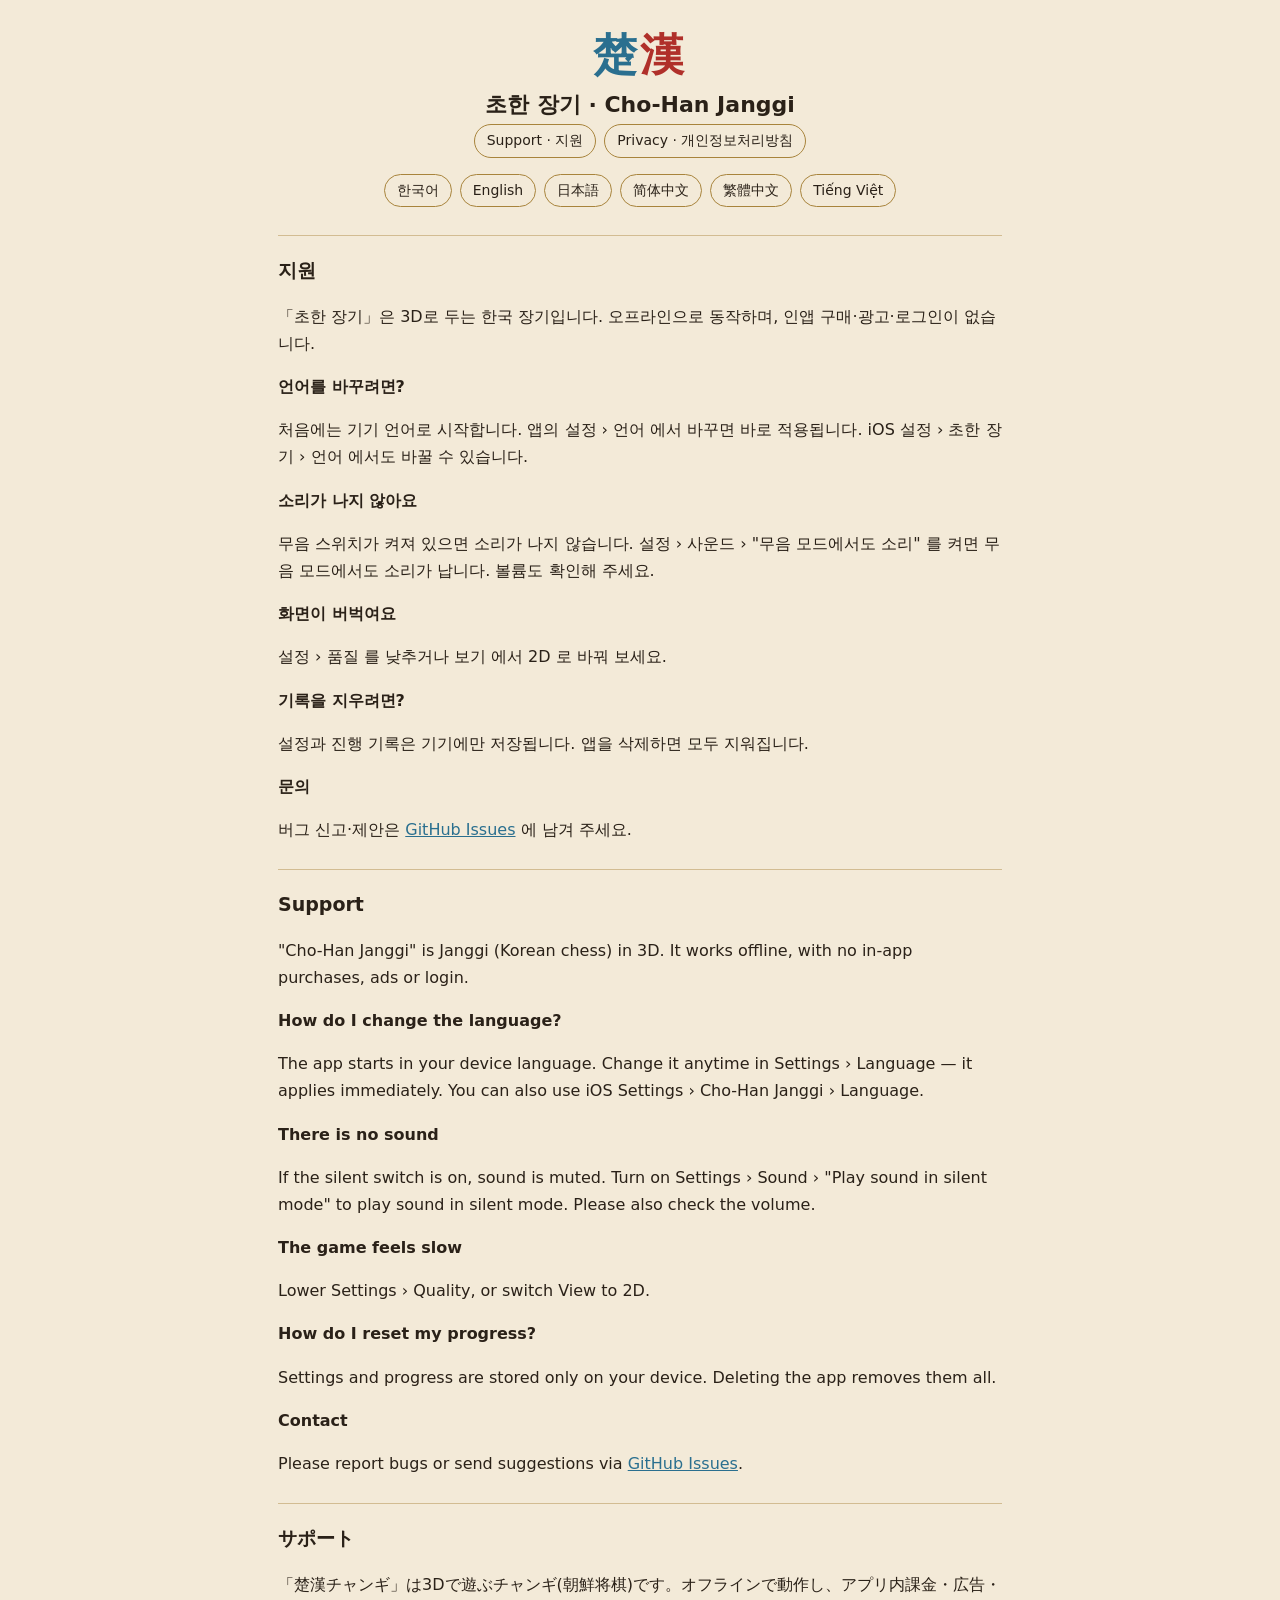
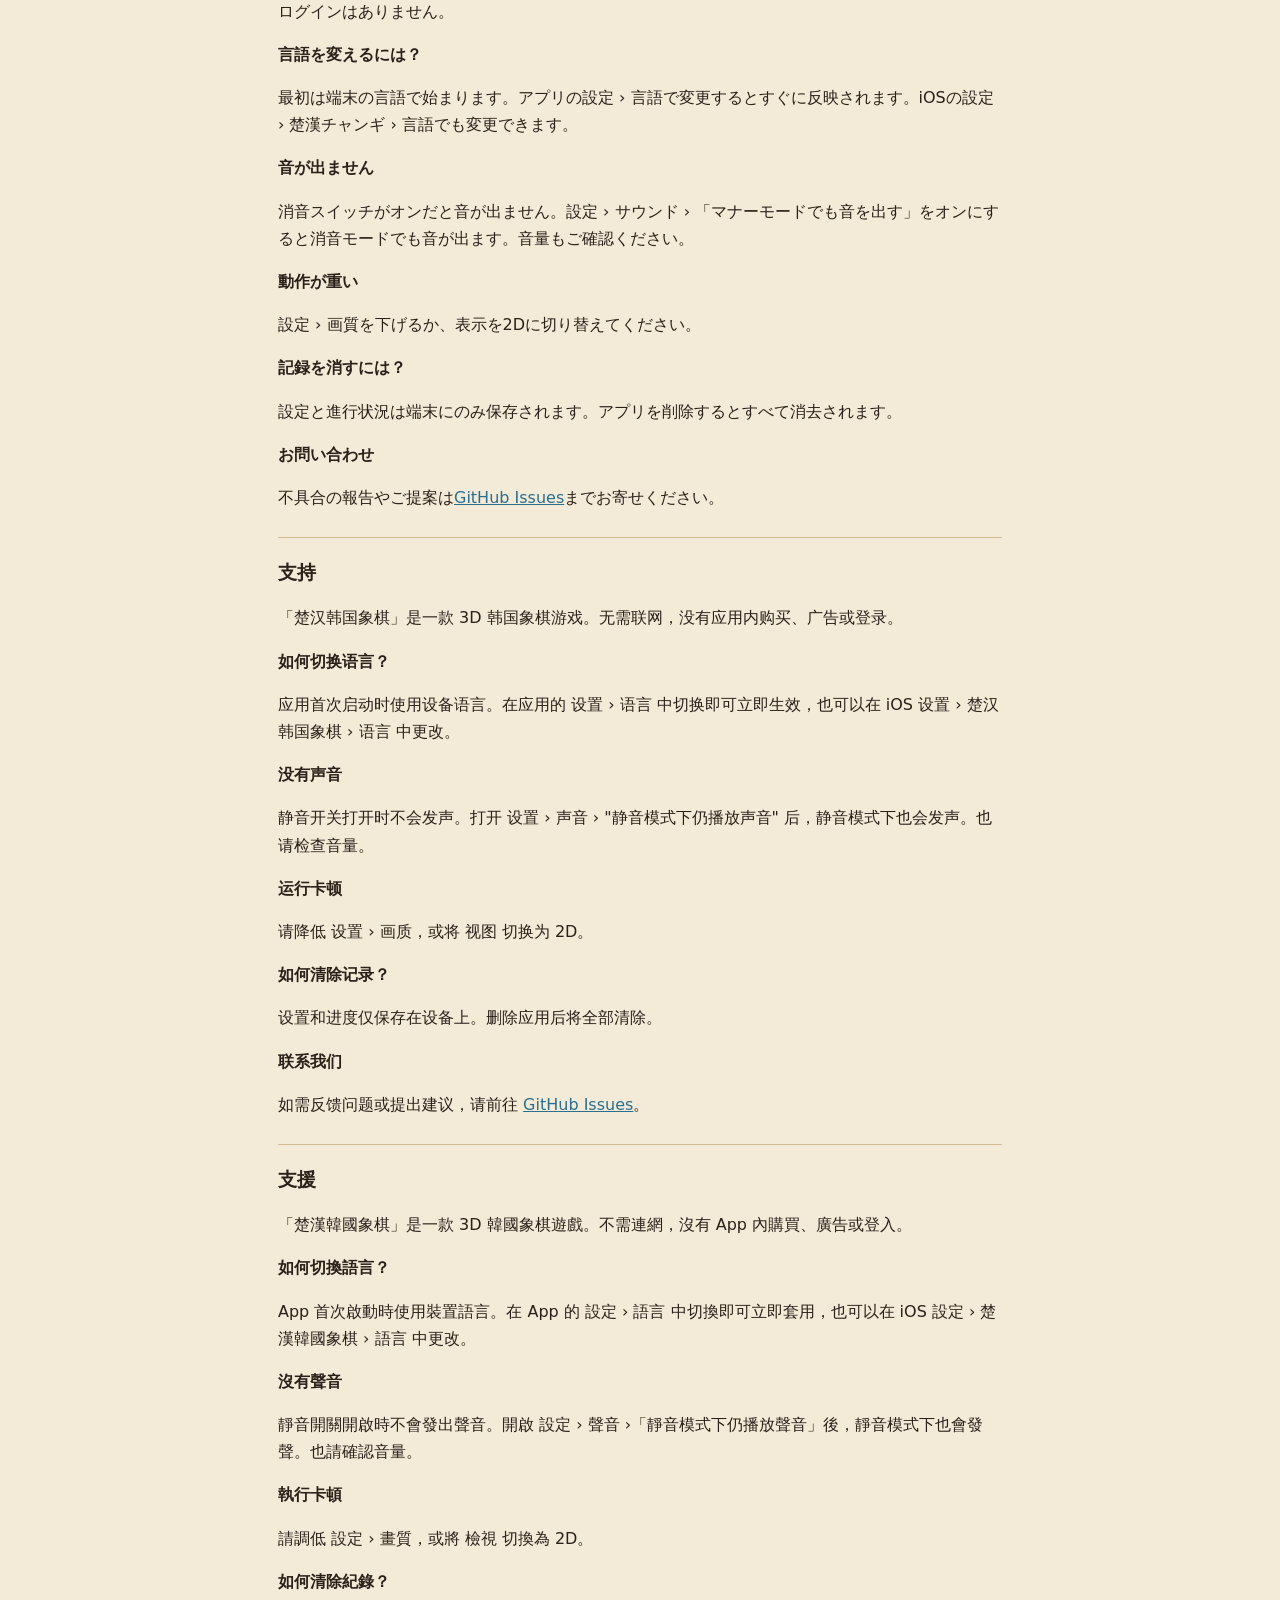
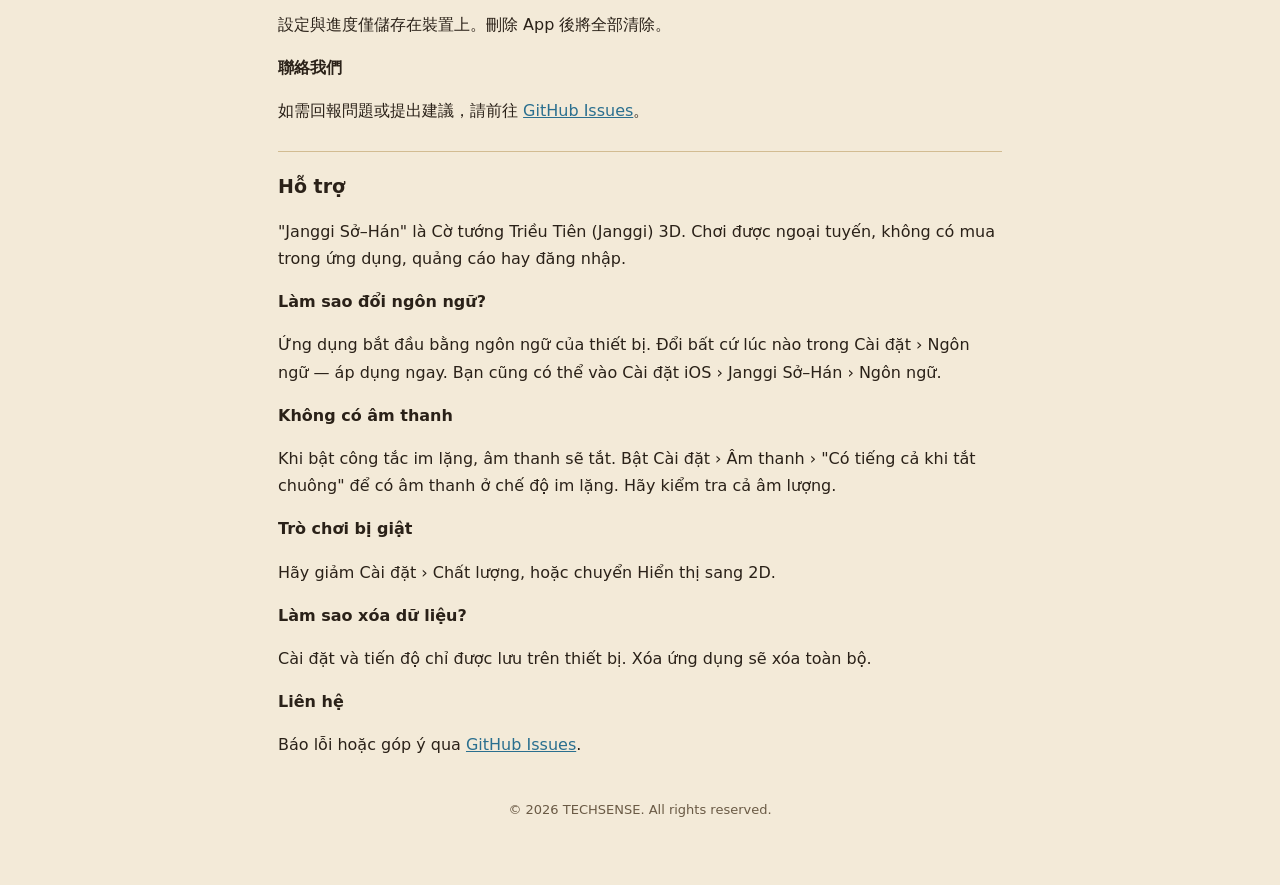
==== index.html @ 7b2e3a0c "Support and privacy pages for Cho-Han Janggi (6 languages) Co-Authored-By: Claude Opus 5.5 (1M conte" ====
<!doctype html><html lang="ko"><head><meta charset="utf-8"><meta name="viewport" content="width=device-width, initial-scale=1"><title>Support · 지원 — 楚漢</title><link rel="stylesheet" href="style.css"></head><body><main><header><div class="mark"><span class="c">楚</span><span class="h">漢</span></div><h1>초한 장기 · Cho-Han Janggi</h1><nav class="pages"><a href="index.html">Support · 지원</a><a href="privacy.html">Privacy · 개인정보처리방침</a></nav><nav class="langs"><a href="#ko">한국어</a><a href="#en">English</a><a href="#ja">日本語</a><a href="#zh-Hans">简体中文</a><a href="#zh-Hant">繁體中文</a><a href="#vi">Tiếng Việt</a></nav></header><section id="ko" lang="ko"><h2>지원</h2><p>「초한 장기」은 3D로 두는 한국 장기입니다. 오프라인으로 동작하며, 인앱 구매·광고·로그인이 없습니다.</p><h3>언어를 바꾸려면?</h3><p>처음에는 기기 언어로 시작합니다. 앱의 설정 › 언어 에서 바꾸면 바로 적용됩니다. iOS 설정 › 초한 장기 › 언어 에서도 바꿀 수 있습니다.</p><h3>소리가 나지 않아요</h3><p>무음 스위치가 켜져 있으면 소리가 나지 않습니다. 설정 › 사운드 › "무음 모드에서도 소리" 를 켜면 무음 모드에서도 소리가 납니다. 볼륨도 확인해 주세요.</p><h3>화면이 버벅여요</h3><p>설정 › 품질 를 낮추거나 보기 에서 2D 로 바꿔 보세요.</p><h3>기록을 지우려면?</h3><p>설정과 진행 기록은 기기에만 저장됩니다. 앱을 삭제하면 모두 지워집니다.</p><h3>문의</h3><p>버그 신고·제안은 <a href="https://github.com/Kim-Hakseong/chohan-janggi/issues">GitHub Issues</a> 에 남겨 주세요.</p></section><section id="en" lang="en"><h2>Support</h2><p>"Cho-Han Janggi" is Janggi (Korean chess) in 3D. It works offline, with no in-app purchases, ads or login.</p><h3>How do I change the language?</h3><p>The app starts in your device language. Change it anytime in Settings › Language — it applies immediately. You can also use iOS Settings › Cho-Han Janggi › Language.</p><h3>There is no sound</h3><p>If the silent switch is on, sound is muted. Turn on Settings › Sound › "Play sound in silent mode" to play sound in silent mode. Please also check the volume.</p><h3>The game feels slow</h3><p>Lower Settings › Quality, or switch View to 2D.</p><h3>How do I reset my progress?</h3><p>Settings and progress are stored only on your device. Deleting the app removes them all.</p><h3>Contact</h3><p>Please report bugs or send suggestions via <a href="https://github.com/Kim-Hakseong/chohan-janggi/issues">GitHub Issues</a>.</p></section><section id="ja" lang="ja"><h2>サポート</h2><p>「楚漢チャンギ」は3Dで遊ぶチャンギ(朝鮮将棋)です。オフラインで動作し、アプリ内課金・広告・ログインはありません。</p><h3>言語を変えるには？</h3><p>最初は端末の言語で始まります。アプリの設定 › 言語で変更するとすぐに反映されます。iOSの設定 › 楚漢チャンギ › 言語でも変更できます。</p><h3>音が出ません</h3><p>消音スイッチがオンだと音が出ません。設定 › サウンド › 「マナーモードでも音を出す」をオンにすると消音モードでも音が出ます。音量もご確認ください。</p><h3>動作が重い</h3><p>設定 › 画質を下げるか、表示を2Dに切り替えてください。</p><h3>記録を消すには？</h3><p>設定と進行状況は端末にのみ保存されます。アプリを削除するとすべて消去されます。</p><h3>お問い合わせ</h3><p>不具合の報告やご提案は<a href="https://github.com/Kim-Hakseong/chohan-janggi/issues">GitHub Issues</a>までお寄せください。</p></section><section id="zh-Hans" lang="zh-Hans"><h2>支持</h2><p>「楚汉韩国象棋」是一款 3D 韩国象棋游戏。无需联网，没有应用内购买、广告或登录。</p><h3>如何切换语言？</h3><p>应用首次启动时使用设备语言。在应用的 设置 › 语言 中切换即可立即生效，也可以在 iOS 设置 › 楚汉韩国象棋 › 语言 中更改。</p><h3>没有声音</h3><p>静音开关打开时不会发声。打开 设置 › 声音 › "静音模式下仍播放声音" 后，静音模式下也会发声。也请检查音量。</p><h3>运行卡顿</h3><p>请降低 设置 › 画质，或将 视图 切换为 2D。</p><h3>如何清除记录？</h3><p>设置和进度仅保存在设备上。删除应用后将全部清除。</p><h3>联系我们</h3><p>如需反馈问题或提出建议，请前往 <a href="https://github.com/Kim-Hakseong/chohan-janggi/issues">GitHub Issues</a>。</p></section><section id="zh-Hant" lang="zh-Hant"><h2>支援</h2><p>「楚漢韓國象棋」是一款 3D 韓國象棋遊戲。不需連網，沒有 App 內購買、廣告或登入。</p><h3>如何切換語言？</h3><p>App 首次啟動時使用裝置語言。在 App 的 設定 › 語言 中切換即可立即套用，也可以在 iOS 設定 › 楚漢韓國象棋 › 語言 中更改。</p><h3>沒有聲音</h3><p>靜音開關開啟時不會發出聲音。開啟 設定 › 聲音 ›「靜音模式下仍播放聲音」後，靜音模式下也會發聲。也請確認音量。</p><h3>執行卡頓</h3><p>請調低 設定 › 畫質，或將 檢視 切換為 2D。</p><h3>如何清除紀錄？</h3><p>設定與進度僅儲存在裝置上。刪除 App 後將全部清除。</p><h3>聯絡我們</h3><p>如需回報問題或提出建議，請前往 <a href="https://github.com/Kim-Hakseong/chohan-janggi/issues">GitHub Issues</a>。</p></section><section id="vi" lang="vi"><h2>Hỗ trợ</h2><p>"Janggi Sở–Hán" là Cờ tướng Triều Tiên (Janggi) 3D. Chơi được ngoại tuyến, không có mua trong ứng dụng, quảng cáo hay đăng nhập.</p><h3>Làm sao đổi ngôn ngữ?</h3><p>Ứng dụng bắt đầu bằng ngôn ngữ của thiết bị. Đổi bất cứ lúc nào trong Cài đặt › Ngôn ngữ — áp dụng ngay. Bạn cũng có thể vào Cài đặt iOS › Janggi Sở–Hán › Ngôn ngữ.</p><h3>Không có âm thanh</h3><p>Khi bật công tắc im lặng, âm thanh sẽ tắt. Bật Cài đặt › Âm thanh › "Có tiếng cả khi tắt chuông" để có âm thanh ở chế độ im lặng. Hãy kiểm tra cả âm lượng.</p><h3>Trò chơi bị giật</h3><p>Hãy giảm Cài đặt › Chất lượng, hoặc chuyển Hiển thị sang 2D.</p><h3>Làm sao xóa dữ liệu?</h3><p>Cài đặt và tiến độ chỉ được lưu trên thiết bị. Xóa ứng dụng sẽ xóa toàn bộ.</p><h3>Liên hệ</h3><p>Báo lỗi hoặc góp ý qua <a href="https://github.com/Kim-Hakseong/chohan-janggi/issues">GitHub Issues</a>.</p></section><footer>© 2026 TECHSENSE. All rights reserved.</footer></main></body></html>
---- style.css ----
:root { --paper: #f3ead8; --ink: #2a2118; --muted: #6a5a45; --gold: #a8843c; --cho: #2a6f8f; --han: #b0302a; }
@media (prefers-color-scheme: dark) { :root { --paper: #17120d; --ink: #ece2cf; --muted: #b5a68c; --gold: #c9a34e; } }
* { box-sizing: border-box; }
body { margin: 0; background: var(--paper); color: var(--ink); font: 16px/1.7 -apple-system, system-ui, 'Apple SD Gothic Neo', 'Hiragino Sans', 'PingFang SC', sans-serif; }
main { max-width: 760px; margin: 0 auto; padding: 32px 18px 64px; }
header { text-align: center; margin-bottom: 28px; }
.mark { font: 800 44px/1.1 'Noto Serif KR', 'AppleMyungjo', serif; letter-spacing: .06em; }
.mark .c { color: var(--cho); } .mark .h { color: var(--han); }
h1 { font-size: 22px; margin: 6px 0 0; }
nav.langs { display: flex; flex-wrap: wrap; gap: 8px; justify-content: center; margin: 16px 0 8px; }
nav.langs a, nav.pages a { color: var(--ink); text-decoration: none; border: 1px solid var(--gold); border-radius: 999px; padding: 4px 12px; font-size: 14px; }
nav.pages { display: flex; gap: 8px; justify-content: center; }
section { border-top: 1px solid color-mix(in srgb, var(--gold) 45%, transparent); padding-top: 18px; margin-top: 26px; }
h2 { font-size: 19px; margin: 0 0 8px; }
h3 { font-size: 16px; margin: 16px 0 4px; }
p, li { color: var(--ink); } .muted { color: var(--muted); font-size: 14px; }
a { color: var(--cho); }
footer { text-align: center; color: var(--muted); font-size: 13px; margin-top: 40px; }
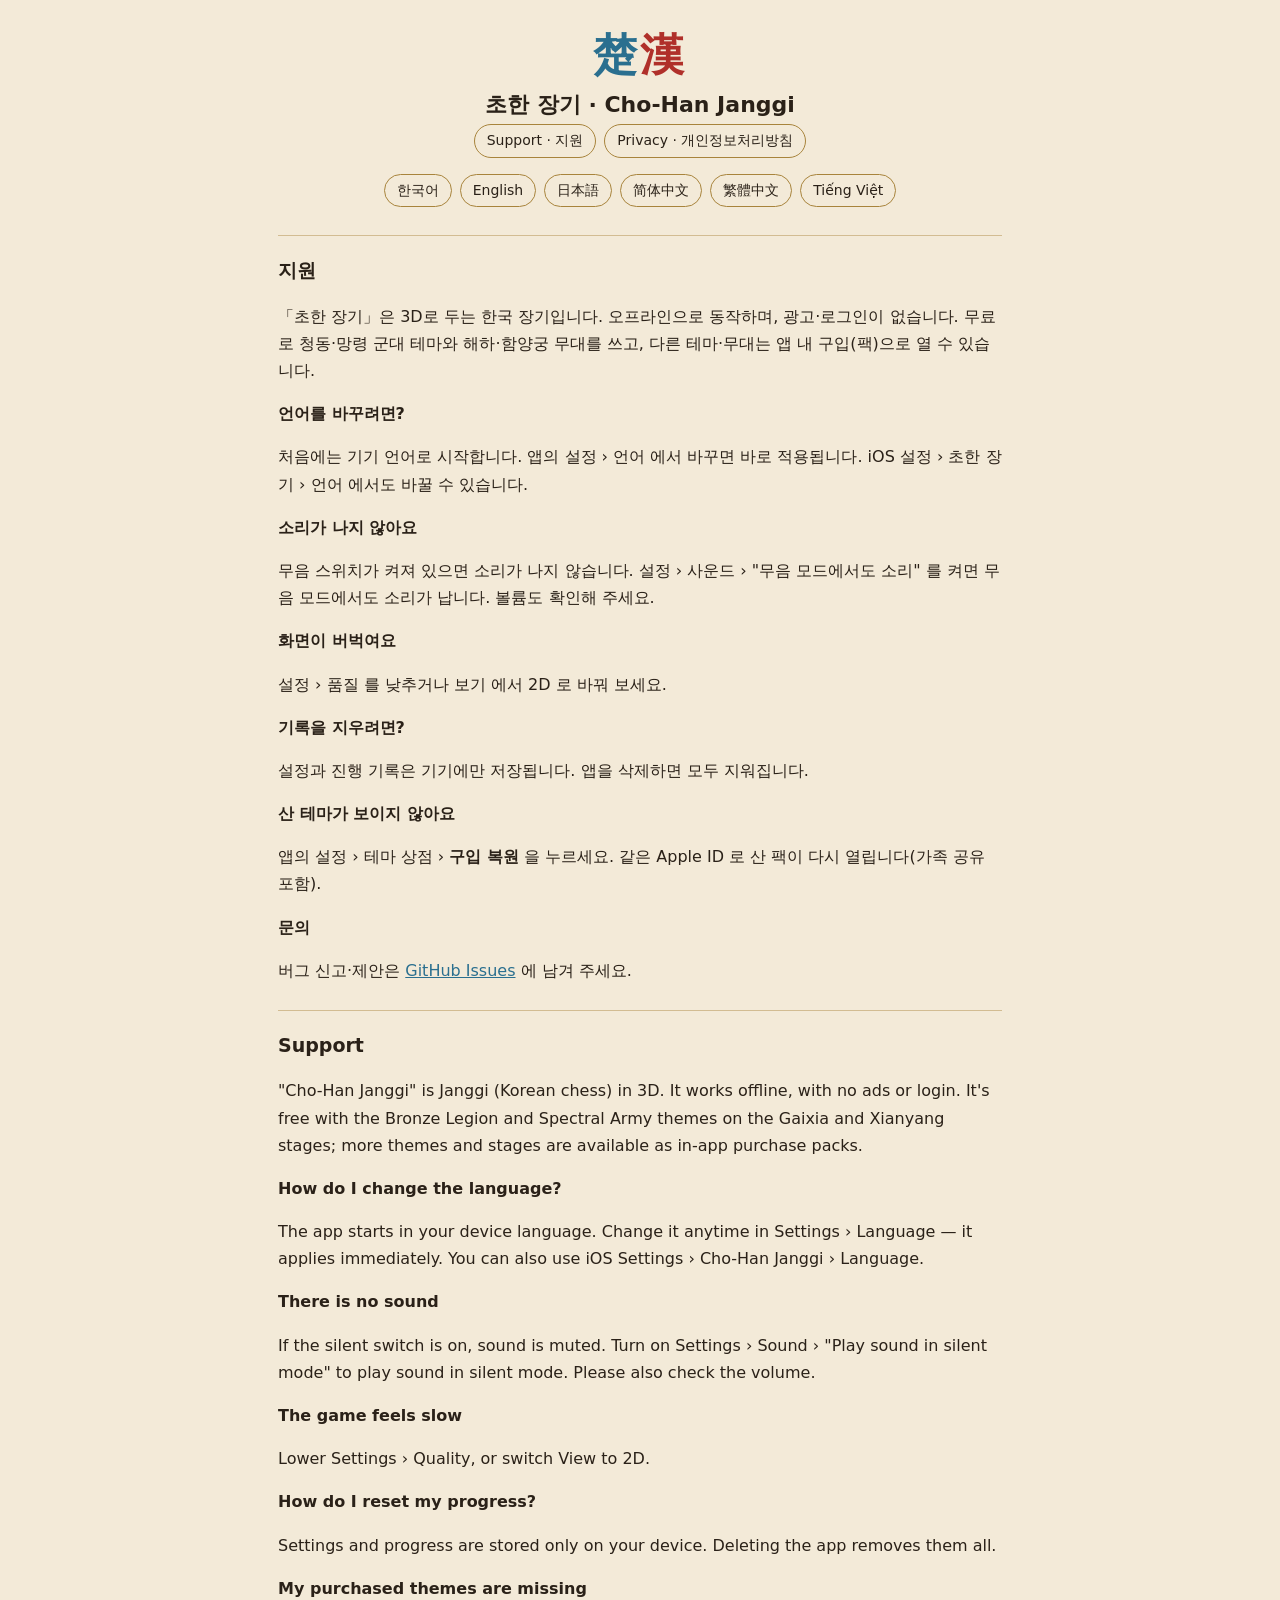
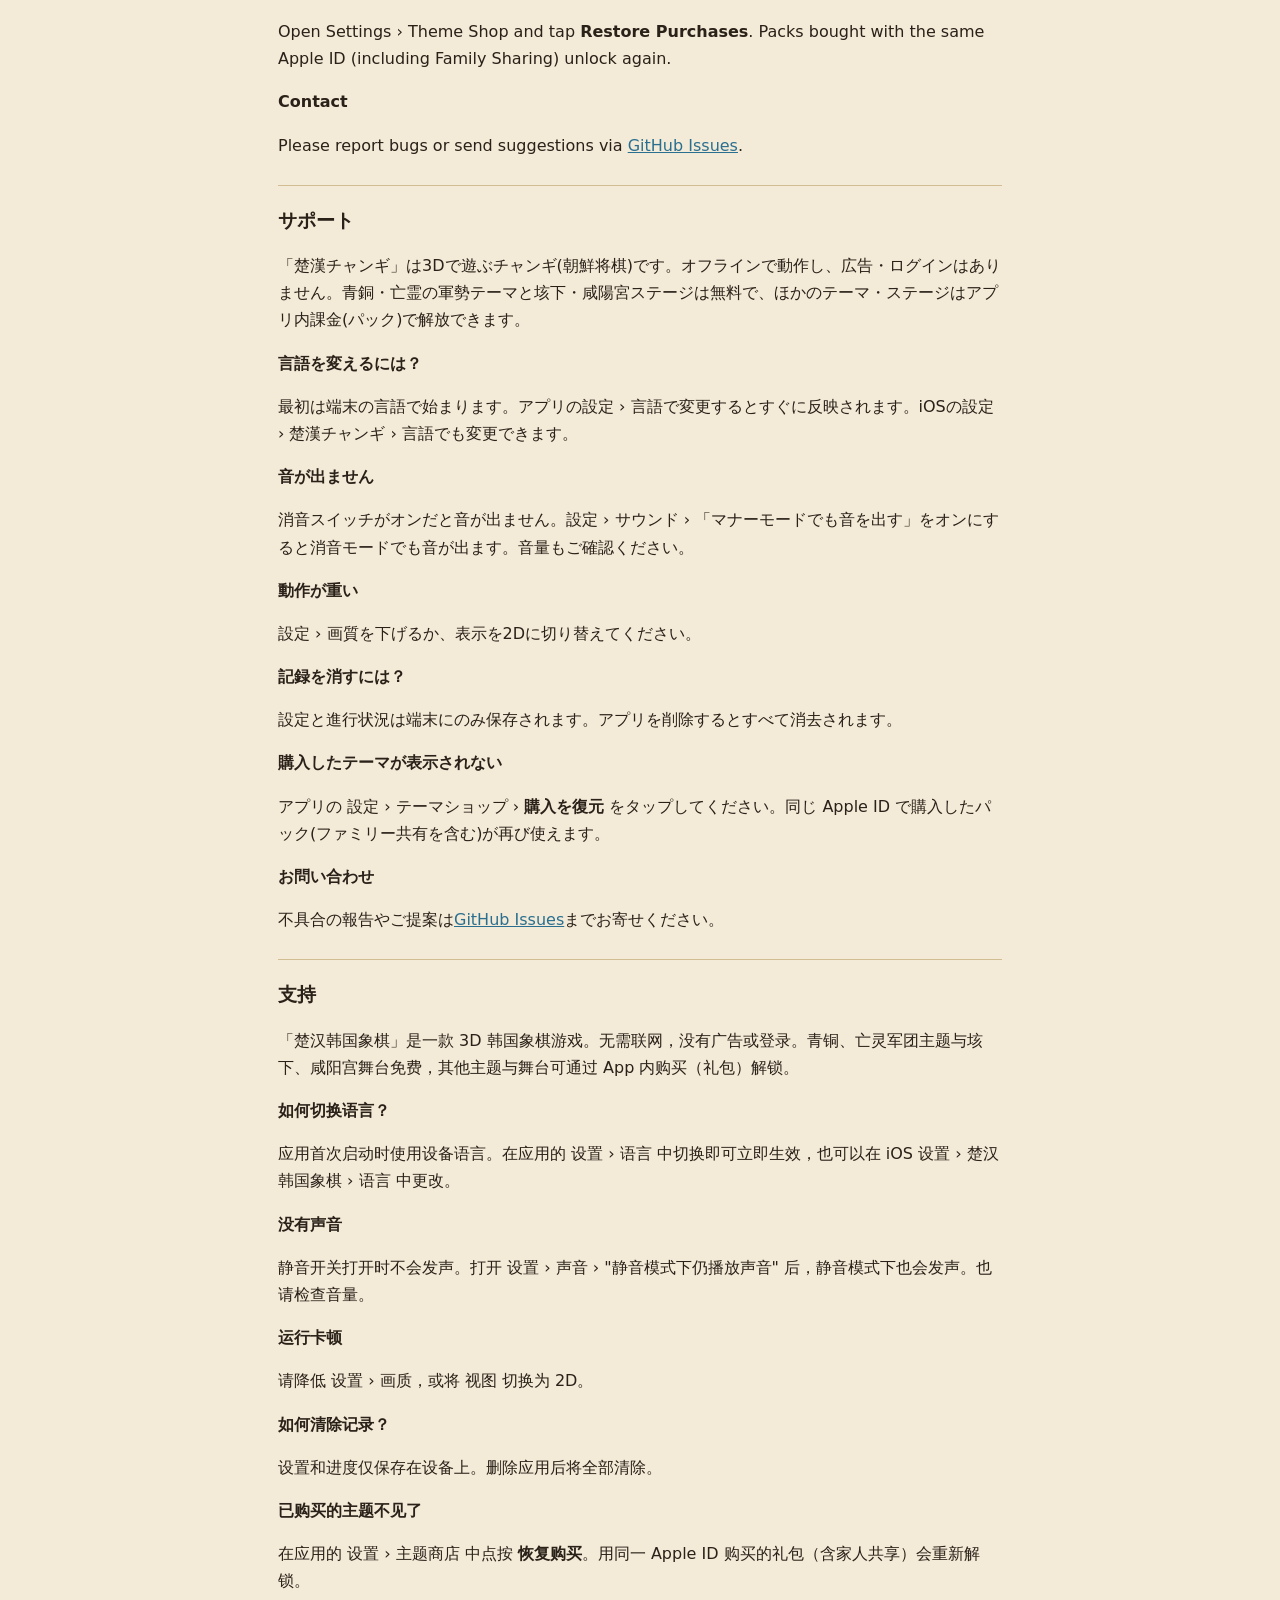
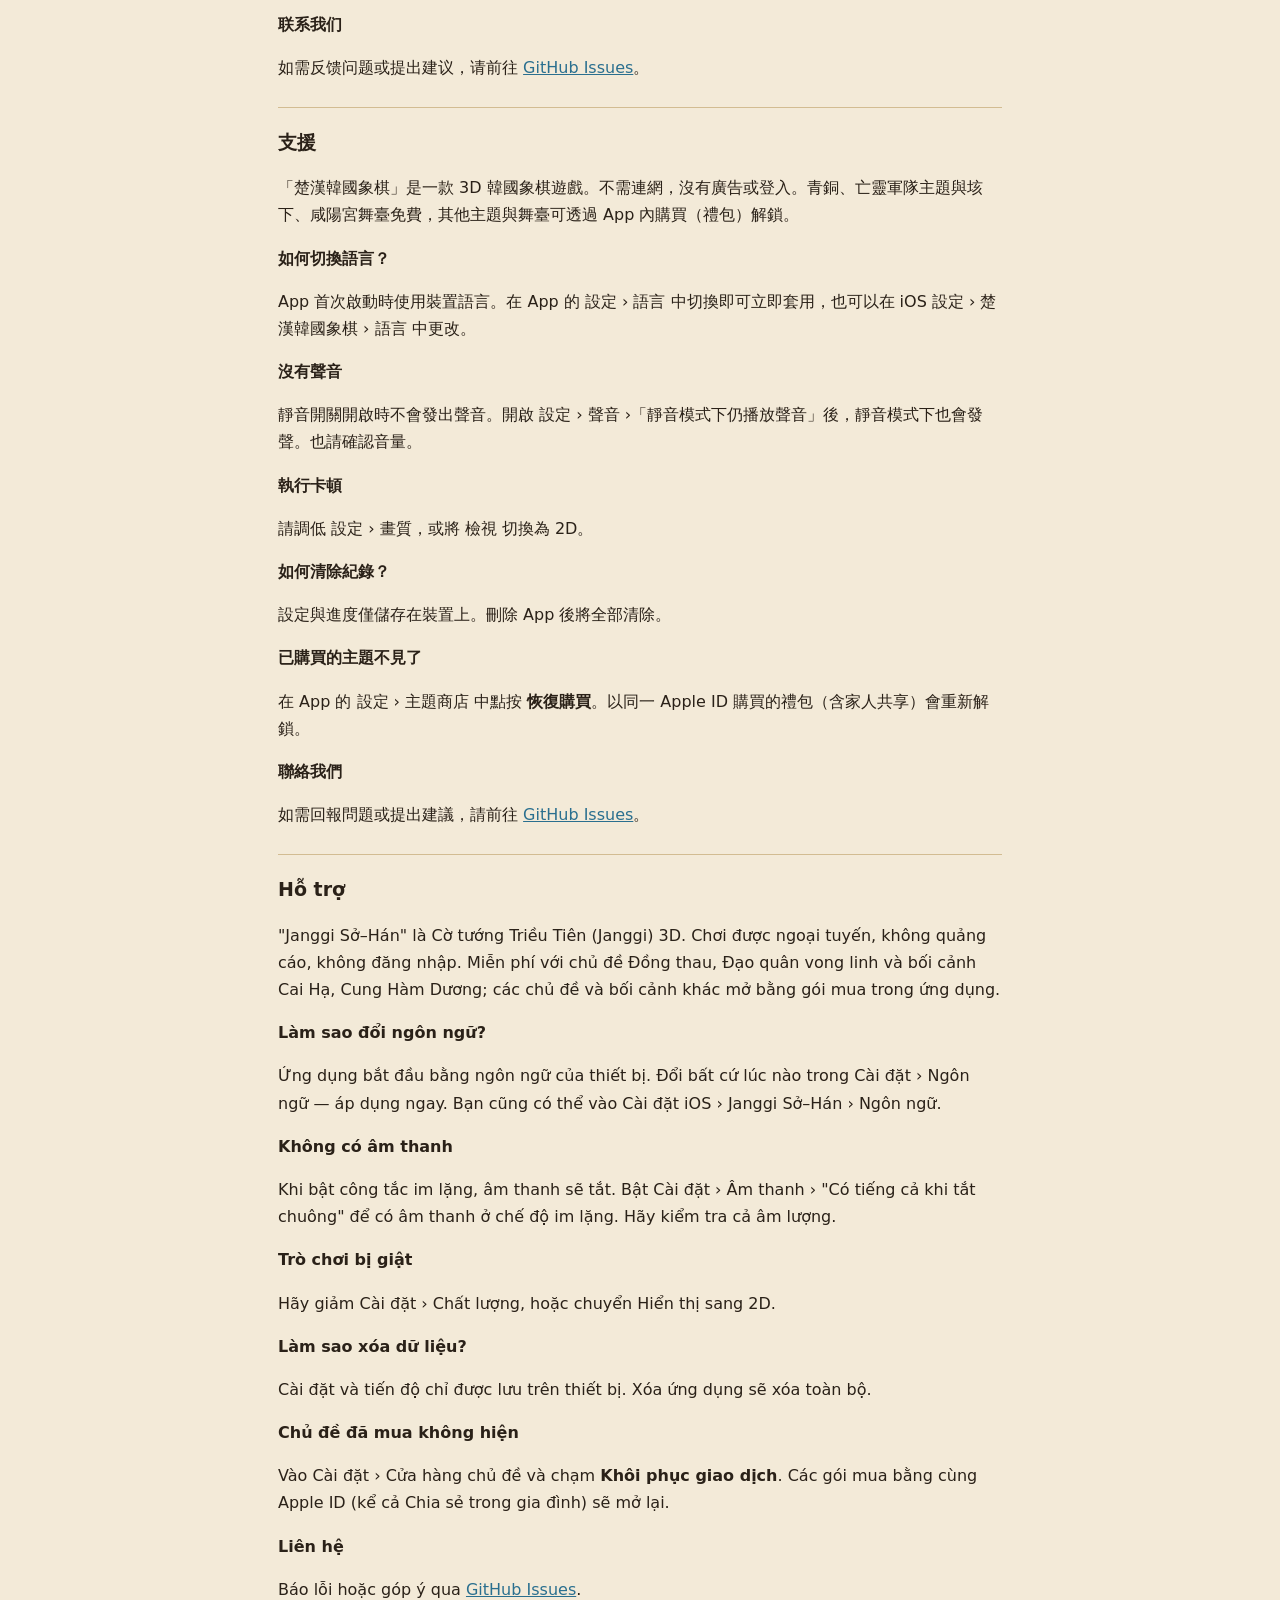
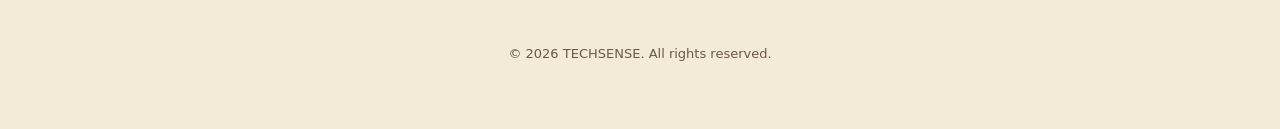
==== commit 34f6b932: "docs: free + in-app theme packs (support FAQ: restore purchases; privacy: in-app purchases handled b" ====
--- a/index.html
+++ b/index.html
@@ -1 +1 @@
-<!doctype html><html lang="ko"><head><meta charset="utf-8"><meta name="viewport" content="width=device-width, initial-scale=1"><title>Support · 지원 — 楚漢</title><link rel="stylesheet" href="style.css"></head><body><main><header><div class="mark"><span class="c">楚</span><span class="h">漢</span></div><h1>초한 장기 · Cho-Han Janggi</h1><nav class="pages"><a href="index.html">Support · 지원</a><a href="privacy.html">Privacy · 개인정보처리방침</a></nav><nav class="langs"><a href="#ko">한국어</a><a href="#en">English</a><a href="#ja">日本語</a><a href="#zh-Hans">简体中文</a><a href="#zh-Hant">繁體中文</a><a href="#vi">Tiếng Việt</a></nav></header><section id="ko" lang="ko"><h2>지원</h2><p>「초한 장기」은 3D로 두는 한국 장기입니다. 오프라인으로 동작하며, 인앱 구매·광고·로그인이 없습니다.</p><h3>언어를 바꾸려면?</h3><p>처음에는 기기 언어로 시작합니다. 앱의 설정 › 언어 에서 바꾸면 바로 적용됩니다. iOS 설정 › 초한 장기 › 언어 에서도 바꿀 수 있습니다.</p><h3>소리가 나지 않아요</h3><p>무음 스위치가 켜져 있으면 소리가 나지 않습니다. 설정 › 사운드 › "무음 모드에서도 소리" 를 켜면 무음 모드에서도 소리가 납니다. 볼륨도 확인해 주세요.</p><h3>화면이 버벅여요</h3><p>설정 › 품질 를 낮추거나 보기 에서 2D 로 바꿔 보세요.</p><h3>기록을 지우려면?</h3><p>설정과 진행 기록은 기기에만 저장됩니다. 앱을 삭제하면 모두 지워집니다.</p><h3>문의</h3><p>버그 신고·제안은 <a href="https://github.com/Kim-Hakseong/chohan-janggi/issues">GitHub Issues</a> 에 남겨 주세요.</p></section><section id="en" lang="en"><h2>Support</h2><p>"Cho-Han Janggi" is Janggi (Korean chess) in 3D. It works offline, with no in-app purchases, ads or login.</p><h3>How do I change the language?</h3><p>The app starts in your device language. Change it anytime in Settings › Language — it applies immediately. You can also use iOS Settings › Cho-Han Janggi › Language.</p><h3>There is no sound</h3><p>If the silent switch is on, sound is muted. Turn on Settings › Sound › "Play sound in silent mode" to play sound in silent mode. Please also check the volume.</p><h3>The game feels slow</h3><p>Lower Settings › Quality, or switch View to 2D.</p><h3>How do I reset my progress?</h3><p>Settings and progress are stored only on your device. Deleting the app removes them all.</p><h3>Contact</h3><p>Please report bugs or send suggestions via <a href="https://github.com/Kim-Hakseong/chohan-janggi/issues">GitHub Issues</a>.</p></section><section id="ja" lang="ja"><h2>サポート</h2><p>「楚漢チャンギ」は3Dで遊ぶチャンギ(朝鮮将棋)です。オフラインで動作し、アプリ内課金・広告・ログインはありません。</p><h3>言語を変えるには？</h3><p>最初は端末の言語で始まります。アプリの設定 › 言語で変更するとすぐに反映されます。iOSの設定 › 楚漢チャンギ › 言語でも変更できます。</p><h3>音が出ません</h3><p>消音スイッチがオンだと音が出ません。設定 › サウンド › 「マナーモードでも音を出す」をオンにすると消音モードでも音が出ます。音量もご確認ください。</p><h3>動作が重い</h3><p>設定 › 画質を下げるか、表示を2Dに切り替えてください。</p><h3>記録を消すには？</h3><p>設定と進行状況は端末にのみ保存されます。アプリを削除するとすべて消去されます。</p><h3>お問い合わせ</h3><p>不具合の報告やご提案は<a href="https://github.com/Kim-Hakseong/chohan-janggi/issues">GitHub Issues</a>までお寄せください。</p></section><section id="zh-Hans" lang="zh-Hans"><h2>支持</h2><p>「楚汉韩国象棋」是一款 3D 韩国象棋游戏。无需联网，没有应用内购买、广告或登录。</p><h3>如何切换语言？</h3><p>应用首次启动时使用设备语言。在应用的 设置 › 语言 中切换即可立即生效，也可以在 iOS 设置 › 楚汉韩国象棋 › 语言 中更改。</p><h3>没有声音</h3><p>静音开关打开时不会发声。打开 设置 › 声音 › "静音模式下仍播放声音" 后，静音模式下也会发声。也请检查音量。</p><h3>运行卡顿</h3><p>请降低 设置 › 画质，或将 视图 切换为 2D。</p><h3>如何清除记录？</h3><p>设置和进度仅保存在设备上。删除应用后将全部清除。</p><h3>联系我们</h3><p>如需反馈问题或提出建议，请前往 <a href="https://github.com/Kim-Hakseong/chohan-janggi/issues">GitHub Issues</a>。</p></section><section id="zh-Hant" lang="zh-Hant"><h2>支援</h2><p>「楚漢韓國象棋」是一款 3D 韓國象棋遊戲。不需連網，沒有 App 內購買、廣告或登入。</p><h3>如何切換語言？</h3><p>App 首次啟動時使用裝置語言。在 App 的 設定 › 語言 中切換即可立即套用，也可以在 iOS 設定 › 楚漢韓國象棋 › 語言 中更改。</p><h3>沒有聲音</h3><p>靜音開關開啟時不會發出聲音。開啟 設定 › 聲音 ›「靜音模式下仍播放聲音」後，靜音模式下也會發聲。也請確認音量。</p><h3>執行卡頓</h3><p>請調低 設定 › 畫質，或將 檢視 切換為 2D。</p><h3>如何清除紀錄？</h3><p>設定與進度僅儲存在裝置上。刪除 App 後將全部清除。</p><h3>聯絡我們</h3><p>如需回報問題或提出建議，請前往 <a href="https://github.com/Kim-Hakseong/chohan-janggi/issues">GitHub Issues</a>。</p></section><section id="vi" lang="vi"><h2>Hỗ trợ</h2><p>"Janggi Sở–Hán" là Cờ tướng Triều Tiên (Janggi) 3D. Chơi được ngoại tuyến, không có mua trong ứng dụng, quảng cáo hay đăng nhập.</p><h3>Làm sao đổi ngôn ngữ?</h3><p>Ứng dụng bắt đầu bằng ngôn ngữ của thiết bị. Đổi bất cứ lúc nào trong Cài đặt › Ngôn ngữ — áp dụng ngay. Bạn cũng có thể vào Cài đặt iOS › Janggi Sở–Hán › Ngôn ngữ.</p><h3>Không có âm thanh</h3><p>Khi bật công tắc im lặng, âm thanh sẽ tắt. Bật Cài đặt › Âm thanh › "Có tiếng cả khi tắt chuông" để có âm thanh ở chế độ im lặng. Hãy kiểm tra cả âm lượng.</p><h3>Trò chơi bị giật</h3><p>Hãy giảm Cài đặt › Chất lượng, hoặc chuyển Hiển thị sang 2D.</p><h3>Làm sao xóa dữ liệu?</h3><p>Cài đặt và tiến độ chỉ được lưu trên thiết bị. Xóa ứng dụng sẽ xóa toàn bộ.</p><h3>Liên hệ</h3><p>Báo lỗi hoặc góp ý qua <a href="https://github.com/Kim-Hakseong/chohan-janggi/issues">GitHub Issues</a>.</p></section><footer>© 2026 TECHSENSE. All rights reserved.</footer></main></body></html>
+<!doctype html><html lang="ko"><head><meta charset="utf-8"><meta name="viewport" content="width=device-width, initial-scale=1"><title>Support · 지원 — 楚漢</title><link rel="stylesheet" href="style.css"></head><body><main><header><div class="mark"><span class="c">楚</span><span class="h">漢</span></div><h1>초한 장기 · Cho-Han Janggi</h1><nav class="pages"><a href="index.html">Support · 지원</a><a href="privacy.html">Privacy · 개인정보처리방침</a></nav><nav class="langs"><a href="#ko">한국어</a><a href="#en">English</a><a href="#ja">日本語</a><a href="#zh-Hans">简体中文</a><a href="#zh-Hant">繁體中文</a><a href="#vi">Tiếng Việt</a></nav></header><section id="ko" lang="ko"><h2>지원</h2><p>「초한 장기」은 3D로 두는 한국 장기입니다. 오프라인으로 동작하며, 광고·로그인이 없습니다. 무료로 청동·망령 군대 테마와 해하·함양궁 무대를 쓰고, 다른 테마·무대는 앱 내 구입(팩)으로 열 수 있습니다.</p><h3>언어를 바꾸려면?</h3><p>처음에는 기기 언어로 시작합니다. 앱의 설정 › 언어 에서 바꾸면 바로 적용됩니다. iOS 설정 › 초한 장기 › 언어 에서도 바꿀 수 있습니다.</p><h3>소리가 나지 않아요</h3><p>무음 스위치가 켜져 있으면 소리가 나지 않습니다. 설정 › 사운드 › "무음 모드에서도 소리" 를 켜면 무음 모드에서도 소리가 납니다. 볼륨도 확인해 주세요.</p><h3>화면이 버벅여요</h3><p>설정 › 품질 를 낮추거나 보기 에서 2D 로 바꿔 보세요.</p><h3>기록을 지우려면?</h3><p>설정과 진행 기록은 기기에만 저장됩니다. 앱을 삭제하면 모두 지워집니다.</p><h3>산 테마가 보이지 않아요</h3><p>앱의 설정 › 테마 상점 › <b>구입 복원</b> 을 누르세요. 같은 Apple ID 로 산 팩이 다시 열립니다(가족 공유 포함).</p><h3>문의</h3><p>버그 신고·제안은 <a href="https://github.com/Kim-Hakseong/chohan-janggi/issues">GitHub Issues</a> 에 남겨 주세요.</p></section><section id="en" lang="en"><h2>Support</h2><p>"Cho-Han Janggi" is Janggi (Korean chess) in 3D. It works offline, with no ads or login. It's free with the Bronze Legion and Spectral Army themes on the Gaixia and Xianyang stages; more themes and stages are available as in-app purchase packs.</p><h3>How do I change the language?</h3><p>The app starts in your device language. Change it anytime in Settings › Language — it applies immediately. You can also use iOS Settings › Cho-Han Janggi › Language.</p><h3>There is no sound</h3><p>If the silent switch is on, sound is muted. Turn on Settings › Sound › "Play sound in silent mode" to play sound in silent mode. Please also check the volume.</p><h3>The game feels slow</h3><p>Lower Settings › Quality, or switch View to 2D.</p><h3>How do I reset my progress?</h3><p>Settings and progress are stored only on your device. Deleting the app removes them all.</p><h3>My purchased themes are missing</h3><p>Open Settings › Theme Shop and tap <b>Restore Purchases</b>. Packs bought with the same Apple ID (including Family Sharing) unlock again.</p><h3>Contact</h3><p>Please report bugs or send suggestions via <a href="https://github.com/Kim-Hakseong/chohan-janggi/issues">GitHub Issues</a>.</p></section><section id="ja" lang="ja"><h2>サポート</h2><p>「楚漢チャンギ」は3Dで遊ぶチャンギ(朝鮮将棋)です。オフラインで動作し、広告・ログインはありません。青銅・亡霊の軍勢テーマと垓下・咸陽宮ステージは無料で、ほかのテーマ・ステージはアプリ内課金(パック)で解放できます。</p><h3>言語を変えるには？</h3><p>最初は端末の言語で始まります。アプリの設定 › 言語で変更するとすぐに反映されます。iOSの設定 › 楚漢チャンギ › 言語でも変更できます。</p><h3>音が出ません</h3><p>消音スイッチがオンだと音が出ません。設定 › サウンド › 「マナーモードでも音を出す」をオンにすると消音モードでも音が出ます。音量もご確認ください。</p><h3>動作が重い</h3><p>設定 › 画質を下げるか、表示を2Dに切り替えてください。</p><h3>記録を消すには？</h3><p>設定と進行状況は端末にのみ保存されます。アプリを削除するとすべて消去されます。</p><h3>購入したテーマが表示されない</h3><p>アプリの 設定 › テーマショップ › <b>購入を復元</b> をタップしてください。同じ Apple ID で購入したパック(ファミリー共有を含む)が再び使えます。</p><h3>お問い合わせ</h3><p>不具合の報告やご提案は<a href="https://github.com/Kim-Hakseong/chohan-janggi/issues">GitHub Issues</a>までお寄せください。</p></section><section id="zh-Hans" lang="zh-Hans"><h2>支持</h2><p>「楚汉韩国象棋」是一款 3D 韩国象棋游戏。无需联网，没有广告或登录。青铜、亡灵军团主题与垓下、咸阳宫舞台免费，其他主题与舞台可通过 App 内购买（礼包）解锁。</p><h3>如何切换语言？</h3><p>应用首次启动时使用设备语言。在应用的 设置 › 语言 中切换即可立即生效，也可以在 iOS 设置 › 楚汉韩国象棋 › 语言 中更改。</p><h3>没有声音</h3><p>静音开关打开时不会发声。打开 设置 › 声音 › "静音模式下仍播放声音" 后，静音模式下也会发声。也请检查音量。</p><h3>运行卡顿</h3><p>请降低 设置 › 画质，或将 视图 切换为 2D。</p><h3>如何清除记录？</h3><p>设置和进度仅保存在设备上。删除应用后将全部清除。</p><h3>已购买的主题不见了</h3><p>在应用的 设置 › 主题商店 中点按 <b>恢复购买</b>。用同一 Apple ID 购买的礼包（含家人共享）会重新解锁。</p><h3>联系我们</h3><p>如需反馈问题或提出建议，请前往 <a href="https://github.com/Kim-Hakseong/chohan-janggi/issues">GitHub Issues</a>。</p></section><section id="zh-Hant" lang="zh-Hant"><h2>支援</h2><p>「楚漢韓國象棋」是一款 3D 韓國象棋遊戲。不需連網，沒有廣告或登入。青銅、亡靈軍隊主題與垓下、咸陽宮舞臺免費，其他主題與舞臺可透過 App 內購買（禮包）解鎖。</p><h3>如何切換語言？</h3><p>App 首次啟動時使用裝置語言。在 App 的 設定 › 語言 中切換即可立即套用，也可以在 iOS 設定 › 楚漢韓國象棋 › 語言 中更改。</p><h3>沒有聲音</h3><p>靜音開關開啟時不會發出聲音。開啟 設定 › 聲音 ›「靜音模式下仍播放聲音」後，靜音模式下也會發聲。也請確認音量。</p><h3>執行卡頓</h3><p>請調低 設定 › 畫質，或將 檢視 切換為 2D。</p><h3>如何清除紀錄？</h3><p>設定與進度僅儲存在裝置上。刪除 App 後將全部清除。</p><h3>已購買的主題不見了</h3><p>在 App 的 設定 › 主題商店 中點按 <b>恢復購買</b>。以同一 Apple ID 購買的禮包（含家人共享）會重新解鎖。</p><h3>聯絡我們</h3><p>如需回報問題或提出建議，請前往 <a href="https://github.com/Kim-Hakseong/chohan-janggi/issues">GitHub Issues</a>。</p></section><section id="vi" lang="vi"><h2>Hỗ trợ</h2><p>"Janggi Sở–Hán" là Cờ tướng Triều Tiên (Janggi) 3D. Chơi được ngoại tuyến, không quảng cáo, không đăng nhập. Miễn phí với chủ đề Đồng thau, Đạo quân vong linh và bối cảnh Cai Hạ, Cung Hàm Dương; các chủ đề và bối cảnh khác mở bằng gói mua trong ứng dụng.</p><h3>Làm sao đổi ngôn ngữ?</h3><p>Ứng dụng bắt đầu bằng ngôn ngữ của thiết bị. Đổi bất cứ lúc nào trong Cài đặt › Ngôn ngữ — áp dụng ngay. Bạn cũng có thể vào Cài đặt iOS › Janggi Sở–Hán › Ngôn ngữ.</p><h3>Không có âm thanh</h3><p>Khi bật công tắc im lặng, âm thanh sẽ tắt. Bật Cài đặt › Âm thanh › "Có tiếng cả khi tắt chuông" để có âm thanh ở chế độ im lặng. Hãy kiểm tra cả âm lượng.</p><h3>Trò chơi bị giật</h3><p>Hãy giảm Cài đặt › Chất lượng, hoặc chuyển Hiển thị sang 2D.</p><h3>Làm sao xóa dữ liệu?</h3><p>Cài đặt và tiến độ chỉ được lưu trên thiết bị. Xóa ứng dụng sẽ xóa toàn bộ.</p><h3>Chủ đề đã mua không hiện</h3><p>Vào Cài đặt › Cửa hàng chủ đề và chạm <b>Khôi phục giao dịch</b>. Các gói mua bằng cùng Apple ID (kể cả Chia sẻ trong gia đình) sẽ mở lại.</p><h3>Liên hệ</h3><p>Báo lỗi hoặc góp ý qua <a href="https://github.com/Kim-Hakseong/chohan-janggi/issues">GitHub Issues</a>.</p></section><footer>© 2026 TECHSENSE. All rights reserved.</footer></main></body></html>
